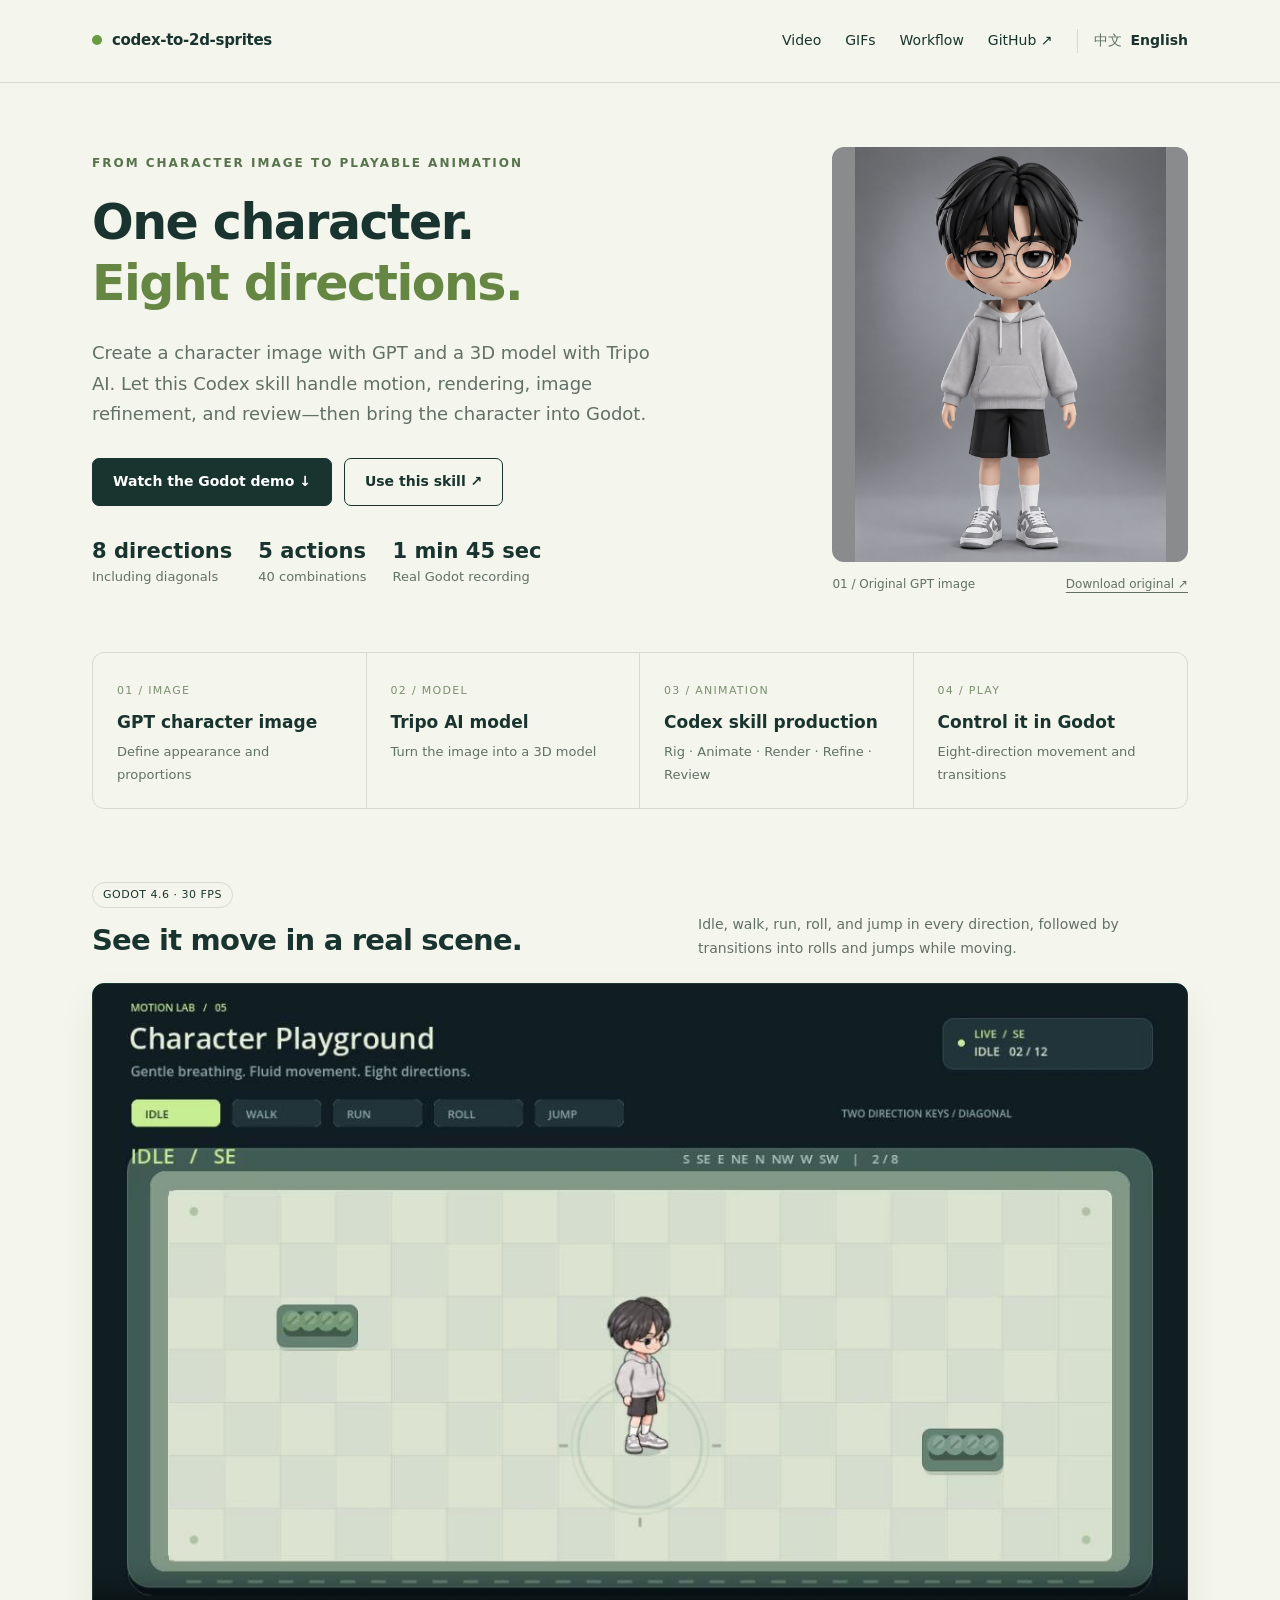
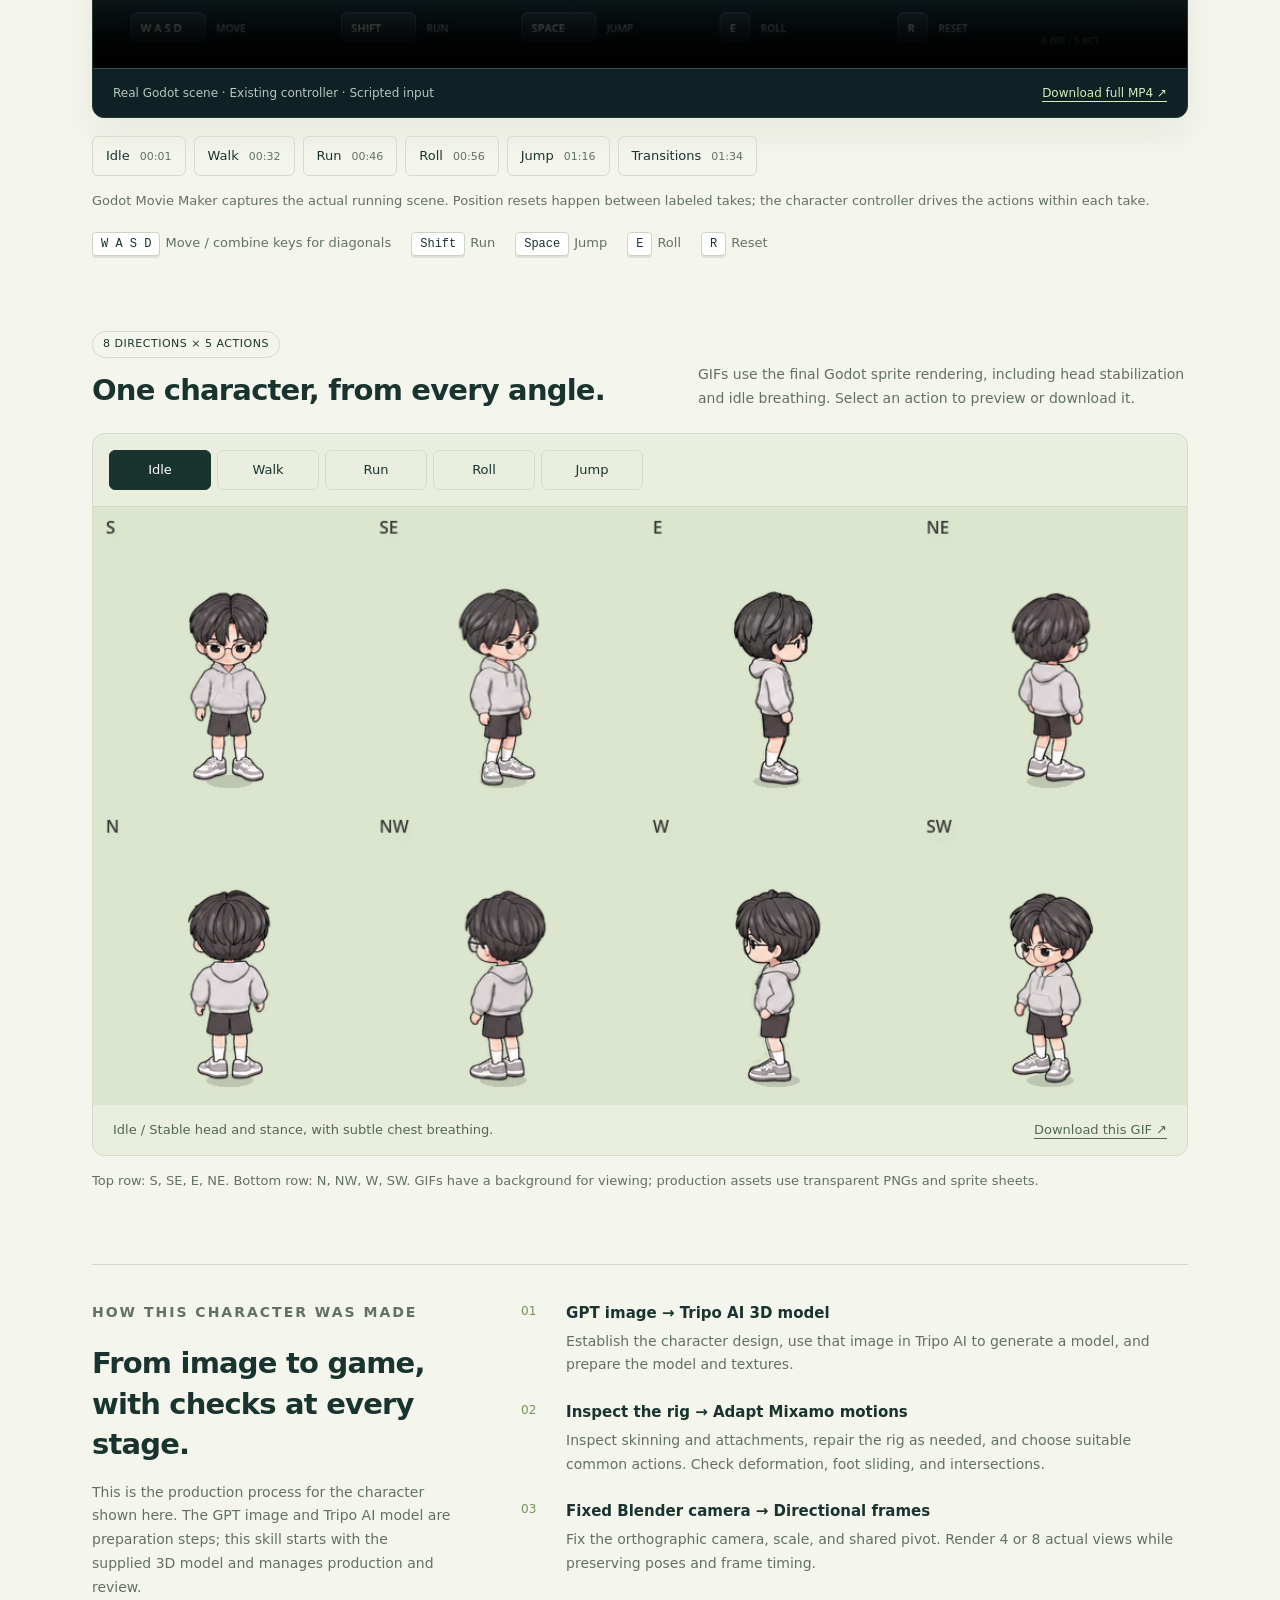
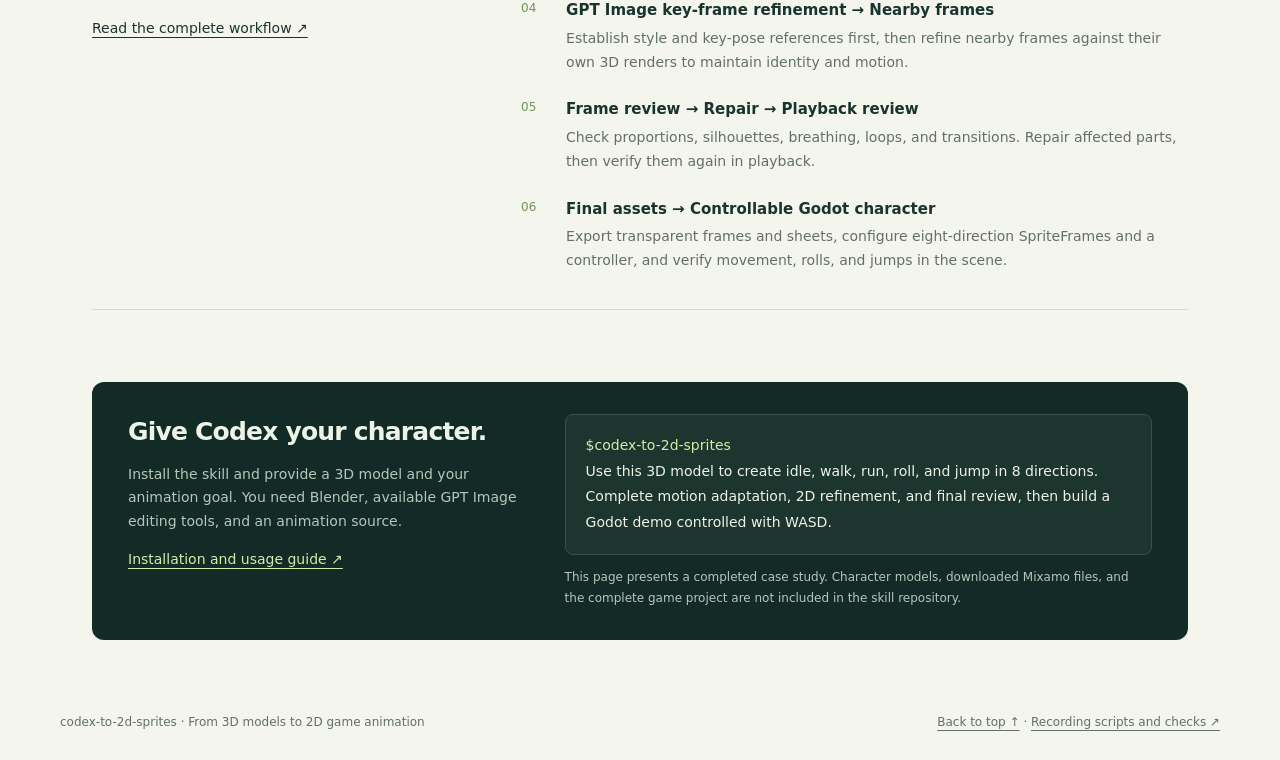
==== docs/en.html @ f5a0727b "Add English showcase and documentation with Chinese-English language switching" ====
<!doctype html>
<html lang="en">
<head>
  <meta charset="utf-8">
  <meta name="viewport" content="width=device-width, initial-scale=1">
  <meta name="description" content="From an original GPT character image and a Tripo AI 3D model to eight-direction sprites created with a Codex skill. Watch the real Godot scene recording.">
  <meta name="theme-color" content="#142a27">
  <title>From character image to eight-direction animation · codex-to-2d-sprites</title>
  <link rel="alternate" hreflang="zh-CN" href="index.html">
  <link rel="alternate" hreflang="en" href="en.html">
  <link rel="stylesheet" href="site.css">
  <script src="site.js" defer></script>
</head>
<body>
<header><nav class="wrap" aria-label="Main navigation"><a class="brand" href="#"><span></span>codex-to-2d-sprites</a><div class="links"><a href="#video">Video</a><a href="#animations">GIFs</a><a class="optional" href="#workflow">Workflow</a><a href="https://github.com/zhangrlll/codex-to-2d-sprites">GitHub ↗</a><div class="language-switch" role="group" aria-label="Language"><a href="index.html" lang="zh-CN" hreflang="zh-CN" data-language>中文</a><span aria-current="page">English</span></div></div></nav></header>
<main class="wrap">
  <div class="hero">
    <div><p class="eyebrow">From character image to playable animation</p><h1>One character.<br><span>Eight directions.</span></h1><p class="lead">Create a character image with GPT and a 3D model with Tripo AI. Let this Codex skill handle motion, rendering, image refinement, and review—then bring the character into Godot.</p><div class="actions"><a class="button primary" href="#video">Watch the Godot demo ↓</a><a class="button" href="https://github.com/zhangrlll/codex-to-2d-sprites/blob/main/README.en.md#2-how-to-use-the-skill">Use this skill ↗</a></div><div class="facts"><div><b>8 directions</b>Including diagonals</div><div><b>5 actions</b>40 combinations</div><div><b>1 min 45 sec</b>Real Godot recording</div></div></div>
    <figure class="original"><a href="media/gpt-character-original.png" title="View the original GPT image"><img src="media/gpt-character-original.png" width="1086" height="1448" alt="Original GPT character image: a boy with black hair, glasses, a gray hoodie, black shorts, and sneakers"></a><figcaption><span>01 / Original GPT image</span><a href="media/gpt-character-original.png" download>Download original ↗</a></figcaption></figure>
  </div>
  <div class="pipeline" aria-label="Complete production pipeline"><div class="step"><small>01 / IMAGE</small><h3>GPT character image</h3><p>Define appearance and proportions</p></div><div class="step"><small>02 / MODEL</small><h3>Tripo AI model</h3><p>Turn the image into a 3D model</p></div><div class="step"><small>03 / ANIMATION</small><h3>Codex skill production</h3><p>Rig · Animate · Render · Refine · Review</p></div><div class="step"><small>04 / PLAY</small><h3>Control it in Godot</h3><p>Eight-direction movement and transitions</p></div></div>
  <section id="video" aria-labelledby="video-title">
    <div class="section-head"><div><span class="badge">GODOT 4.6 · 30 FPS</span><h2 id="video-title">See it move in a real scene.</h2></div><p>Idle, walk, run, roll, and jump in every direction, followed by transitions into rolls and jumps while moving.</p></div>
    <div class="player"><video id="demo-video" controls playsinline preload="metadata" poster="media/godot-poster.jpg" aria-label="Godot recording of eight directions and five actions"><source src="media/godot-eight-directions.mp4" type="video/mp4">If your browser cannot play this video, <a href="media/godot-eight-directions.mp4">download the MP4 recording</a>.</video><div class="video-bar"><span>Real Godot scene · Existing controller · Scripted input</span><a href="media/godot-eight-directions.mp4" download>Download full MP4 ↗</a></div></div>
    <div class="chapters" aria-label="Jump to a video chapter"><button data-seek="1.467">Idle <span>00:01</span></button><button data-seek="32.133">Walk <span>00:32</span></button><button data-seek="46.8">Run <span>00:46</span></button><button data-seek="56.667">Roll <span>00:56</span></button><button data-seek="76.133">Jump <span>01:16</span></button><button data-seek="94">Transitions <span>01:34</span></button></div>
    <p class="note" id="video-note" aria-live="polite">Godot Movie Maker captures the actual running scene. Position resets happen between labeled takes; the character controller drives the actions within each take.</p>
    <div class="keys" aria-label="Godot scene controls"><span><kbd>W A S D</kbd>Move / combine keys for diagonals</span><span><kbd>Shift</kbd>Run</span><span><kbd>Space</kbd>Jump</span><span><kbd>E</kbd>Roll</span><span><kbd>R</kbd>Reset</span></div>
  </section>
  <section id="animations" aria-labelledby="animation-title">
    <div class="section-head"><div><span class="badge">8 DIRECTIONS × 5 ACTIONS</span><h2 id="animation-title">One character, from every angle.</h2></div><p>GIFs use the final Godot sprite rendering, including head stabilization and idle breathing. Select an action to preview or download it.</p></div>
    <div class="gallery"><div class="tabs" role="group" aria-label="Choose an animation"><button data-action="idle" aria-pressed="true">Idle</button><button data-action="walk" aria-pressed="false">Walk</button><button data-action="run" aria-pressed="false">Run</button><button data-action="roll" aria-pressed="false">Roll</button><button data-action="jump" aria-pressed="false">Jump</button></div><img id="animation-preview" class="preview" src="media/idle-8-directions.gif" width="1024" height="560" alt="Idle animation in eight directions: S, SE, E, NE, N, NW, W, SW" loading="lazy"><div class="gallery-footer"><p id="animation-note" aria-live="polite">Idle / Stable head and stance, with subtle chest breathing.</p><a id="gif-download" href="media/idle-8-directions.gif" download>Download this GIF ↗</a></div></div>
    <p class="note">Top row: S, SE, E, NE. Bottom row: N, NW, W, SW. GIFs have a background for viewing; production assets use transparent PNGs and sprite sheets.</p>
    <noscript><p>View other animations: <a href="media/walk-8-directions.gif">Walk</a> · <a href="media/run-8-directions.gif">Run</a> · <a href="media/roll-8-directions.gif">Roll</a> · <a href="media/jump-8-directions.gif">Jump</a></p></noscript>
  </section>
  <section class="workflow" id="workflow" aria-labelledby="workflow-title"><div><p class="eyebrow">How this character was made</p><h2 id="workflow-title">From image to game,<br>with checks at every stage.</h2><p>This is the production process for the character shown here. The GPT image and Tripo AI model are preparation steps; this skill starts with the supplied 3D model and manages production and review.</p><a href="https://github.com/zhangrlll/codex-to-2d-sprites/blob/main/README.en.md#1-the-skill-workflow">Read the complete workflow ↗</a></div><ol><li><strong>GPT image → Tripo AI 3D model</strong><p>Establish the character design, use that image in Tripo AI to generate a model, and prepare the model and textures.</p></li><li><strong>Inspect the rig → Adapt Mixamo motions</strong><p>Inspect skinning and attachments, repair the rig as needed, and choose suitable common actions. Check deformation, foot sliding, and intersections.</p></li><li><strong>Fixed Blender camera → Directional frames</strong><p>Fix the orthographic camera, scale, and shared pivot. Render 4 or 8 actual views while preserving poses and frame timing.</p></li><li><strong>GPT Image key-frame refinement → Nearby frames</strong><p>Establish style and key-pose references first, then refine nearby frames against their own 3D renders to maintain identity and motion.</p></li><li><strong>Frame review → Repair → Playback review</strong><p>Check proportions, silhouettes, breathing, loops, and transitions. Repair affected parts, then verify them again in playback.</p></li><li><strong>Final assets → Controllable Godot character</strong><p>Export transparent frames and sheets, configure eight-direction SpriteFrames and a controller, and verify movement, rolls, and jumps in the scene.</p></li></ol></section>
  <section class="start" id="use"><div><h2>Give Codex your character.</h2><p>Install the skill and provide a 3D model and your animation goal. You need Blender, available GPT Image editing tools, and an animation source.</p><p><a href="https://github.com/zhangrlll/codex-to-2d-sprites/blob/main/README.en.md#2-how-to-use-the-skill">Installation and usage guide ↗</a></p></div><div><div class="prompt"><code>$codex-to-2d-sprites</code><br>Use this 3D model to create idle, walk, run, roll, and jump in 8 directions. Complete motion adaptation, 2D refinement, and final review, then build a Godot demo controlled with WASD.</div><p class="small">This page presents a completed case study. Character models, downloaded Mixamo files, and the complete game project are not included in the skill repository.</p></div></section>
</main>
<footer class="wrap foot"><span>codex-to-2d-sprites · From 3D models to 2D game animation</span><span><a href="#">Back to top ↑</a> · <a href="https://github.com/zhangrlll/codex-to-2d-sprites/blob/main/examples/recording/README.en.md">Recording scripts and checks ↗</a></span></footer>
</body>
</html>
---- docs/site.css ----
:root{color-scheme:light;--paper:#f4f5ec;--ink:#19342e;--muted:#627068;--line:#d5dccd;--green:#c8ee93;--dark:#132b27}
    *{box-sizing:border-box}html{scroll-behavior:smooth;scroll-padding-top:24px}body{margin:0;background:var(--paper);color:var(--ink);font:16px/1.7 system-ui,-apple-system,"Segoe UI","Microsoft YaHei",sans-serif}
    a{color:inherit;text-underline-offset:4px}button,a{-webkit-tap-highlight-color:transparent}button{font:inherit;cursor:pointer}button:focus-visible,a:focus-visible{outline:3px solid #53842b;outline-offset:5px}
    .wrap{max-width:1160px;margin:auto;padding:0 32px}header{border-bottom:1px solid var(--line)}nav{display:flex;align-items:center;justify-content:space-between;gap:20px;min-height:82px}.brand{font-size:15px;font-weight:750;text-decoration:none;letter-spacing:-.3px}.brand span{display:inline-block;width:10px;height:10px;border-radius:50%;background:#689c41;margin-right:10px}nav .links{display:flex;gap:24px;font-size:14px}nav .links a{text-decoration:none}
    .hero{display:grid;grid-template-columns:1.3fr .7fr;align-items:center;gap:80px;padding:64px 0 58px}.eyebrow{font-size:12px;letter-spacing:2px;text-transform:uppercase;font-weight:750;color:#58734d;margin:0 0 18px}h1{font-size:clamp(34px,4.3vw,54px);line-height:1.25;letter-spacing:-2px;margin:0 0 24px;font-weight:760}h1 span{color:#658743}.lead{font-size:18px;color:var(--muted);max-width:580px;margin:0 0 25px}.actions{display:flex;flex-wrap:wrap;gap:12px;margin-top:28px}.button{display:inline-flex;align-items:center;justify-content:center;padding:11px 20px;border:1px solid var(--ink);border-radius:7px;text-decoration:none;font-weight:650;font-size:14px}.button.primary{background:var(--ink);color:white}.button:hover{transform:translateY(-1px)}
    .original{margin:0;position:relative}.original img{display:block;width:100%;max-height:415px;object-fit:contain;border-radius:12px;background:#8a8b8d}.original figcaption{display:flex;justify-content:space-between;gap:12px;font-size:12px;color:var(--muted);padding-top:12px}.facts{display:flex;gap:26px;margin-top:31px;font-size:13px;color:var(--muted)}.facts b{display:block;font-size:23px;line-height:1.4;color:var(--ink);font-weight:700}
    .pipeline{display:grid;grid-template-columns:repeat(4,1fr);border:1px solid var(--line);border-radius:12px;margin-bottom:70px;overflow:hidden}.step{padding:22px 24px;border-right:1px solid var(--line)}.step:last-child{border:0}.step small{font-size:11px;color:#7c9071;letter-spacing:1.3px}.step h3{font-size:17px;margin:5px 0}.step p{font-size:13px;color:var(--muted);margin:0}
    section{margin-bottom:72px}.section-head{display:flex;align-items:end;justify-content:space-between;gap:24px;margin-bottom:22px}h2{font-size:29px;letter-spacing:-.8px;line-height:1.4;margin:0}.section-head p{color:var(--muted);font-size:14px;margin:0;max-width:490px}.badge{display:inline-block;border:1px solid var(--line);border-radius:30px;padding:3px 10px;font-size:11px;letter-spacing:.5px;margin-bottom:12px}
    .player{overflow:hidden;background:#102126;border-radius:12px;border:1px solid #1f3932;box-shadow:0 16px 38px #183c2810}video{display:block;width:100%;aspect-ratio:8/5;background:#102126}.video-bar{display:flex;justify-content:space-between;gap:20px;padding:14px 20px;color:#b5c8bc;font-size:12px;border-top:1px solid #355049}.video-bar a{color:#d4edb9}.chapters{display:flex;flex-wrap:wrap;gap:8px;margin-top:18px}.chapters button,.tabs button{border:1px solid var(--line);background:transparent;color:var(--ink);border-radius:6px;padding:8px 13px;font-size:13px}.chapters button:hover,.tabs button:hover{background:#e6edd9}.chapters button span{color:var(--muted);margin-left:6px;font-size:11px}.note{font-size:13px;color:var(--muted);margin:14px 0 0}
    .gallery{background:#dce5ce;border:1px solid var(--line);border-radius:12px;overflow:hidden}.tabs{display:flex;gap:6px;flex-wrap:wrap;padding:16px;background:#e9eedf;border-bottom:1px solid #cdd9c0}.tabs button{min-width:102px}.tabs button[aria-pressed="true"]{background:var(--ink);color:white;border-color:var(--ink)}.preview{display:block;width:100%;height:auto;aspect-ratio:1024/560;object-fit:contain}.gallery-footer{display:flex;justify-content:space-between;gap:20px;padding:14px 20px;background:#e9eedf;font-size:13px;color:#53684c}.gallery-footer p{margin:0}.keys{display:flex;gap:20px;flex-wrap:wrap;font-size:13px;color:var(--muted);margin-top:20px}kbd{display:inline-block;font:12px ui-monospace,monospace;color:var(--ink);border:1px solid #cbd5c3;background:white;border-radius:4px;padding:4px 8px;box-shadow:0 2px #dde3d6;margin-right:5px}
    .workflow{display:grid;grid-template-columns:.7fr 1.3fr;gap:70px;padding:36px 0;border-top:1px solid var(--line);border-bottom:1px solid var(--line)}.workflow h2{margin-bottom:16px}.workflow p{color:var(--muted);font-size:14px}.workflow ol{list-style:none;padding:0;margin:0;counter-reset:stage}.workflow li{counter-increment:stage;position:relative;padding:0 0 23px 45px;font-size:14px}.workflow li:last-child{padding-bottom:0}.workflow li:before{content:counter(stage,decimal-leading-zero);position:absolute;left:0;top:0;font-size:12px;color:#739559}.workflow li strong{font-size:15px}.workflow li p{margin:3px 0 0}.workflow a{font-size:14px}
    .start{background:var(--dark);color:#edf4e6;border-radius:12px;padding:32px 36px;display:grid;grid-template-columns:.8fr 1.2fr;gap:45px}.start h2{font-size:25px}.start p{color:#b6c7b9;font-size:14px;margin-bottom:0}.prompt{border:1px solid #3c5145;background:#1c352e;border-radius:8px;padding:18px 20px;font-size:14px;line-height:1.85}.prompt code{font:inherit;color:#d3eca9}.start a{color:#d3eca9}.small{font-size:12px!important}.foot{padding:0 0 28px;display:flex;justify-content:space-between;gap:20px;font-size:12px;color:var(--muted)}
    @media(max-width:800px){.wrap{padding:0 22px}.hero{gap:30px;grid-template-columns:1.15fr .85fr;padding:42px 0}.lead{font-size:16px}.facts{gap:18px}.pipeline{grid-template-columns:repeat(2,1fr);margin-bottom:48px}.step:nth-child(2){border-right:0}.step:nth-child(-n+2){border-bottom:1px solid var(--line)}.workflow{gap:32px}.start{gap:25px;padding:28px}.section-head{align-items:start}.section-head p{max-width:360px}section{margin-bottom:50px}}
    @media(max-width:570px){.wrap{padding:0 18px}nav{min-height:70px;gap:10px}.brand{font-size:12px}nav .links{gap:12px;font-size:12px}nav .links .optional{display:none}.hero{grid-template-columns:1fr;gap:32px;padding:34px 0}.original{max-width:300px;margin:auto}.original img{max-height:350px}.facts{justify-content:space-between}.pipeline{margin-bottom:44px}.step{padding:16px}.step h3{font-size:15px}.section-head{display:block}.section-head p{margin-top:10px}h2{font-size:25px}.video-bar{padding:12px;flex-wrap:wrap;gap:5px}.chapters button{padding:7px 9px}.tabs{padding:10px;gap:5px}.tabs button{min-width:0;padding:8px 10px}.gallery-footer{padding:12px;display:block}.gallery-footer a{display:inline-block;margin-top:6px}.keys{gap:12px}.workflow,.start{grid-template-columns:1fr;gap:24px}.start{padding:24px}.foot{flex-direction:column;gap:4px}h1{letter-spacing:-1px}}
    @media(prefers-reduced-motion:reduce){html{scroll-behavior:auto}.button:hover{transform:none}}
    .language-switch{display:inline-flex;align-items:center;gap:9px;border-left:1px solid var(--line);padding-left:16px;white-space:nowrap}
    .language-switch [aria-current="page"]{font-weight:750;color:var(--ink)}
    .language-switch a{color:var(--muted)}
    html[lang="en"] h1{font-size:clamp(34px,4vw,49px);letter-spacing:-1.5px}
    html[lang="en"] .facts b{font-size:21px}
    @media(max-width:570px){nav{flex-wrap:wrap;padding-top:14px!important;padding-bottom:14px!important}.links{width:100%;justify-content:space-between;flex-wrap:wrap}.language-switch{padding-left:10px}.facts{flex-wrap:wrap}html[lang="en"] h1{letter-spacing:-1px}.original figcaption{flex-wrap:wrap}.section-head>div,.section-head>p{min-width:0}}
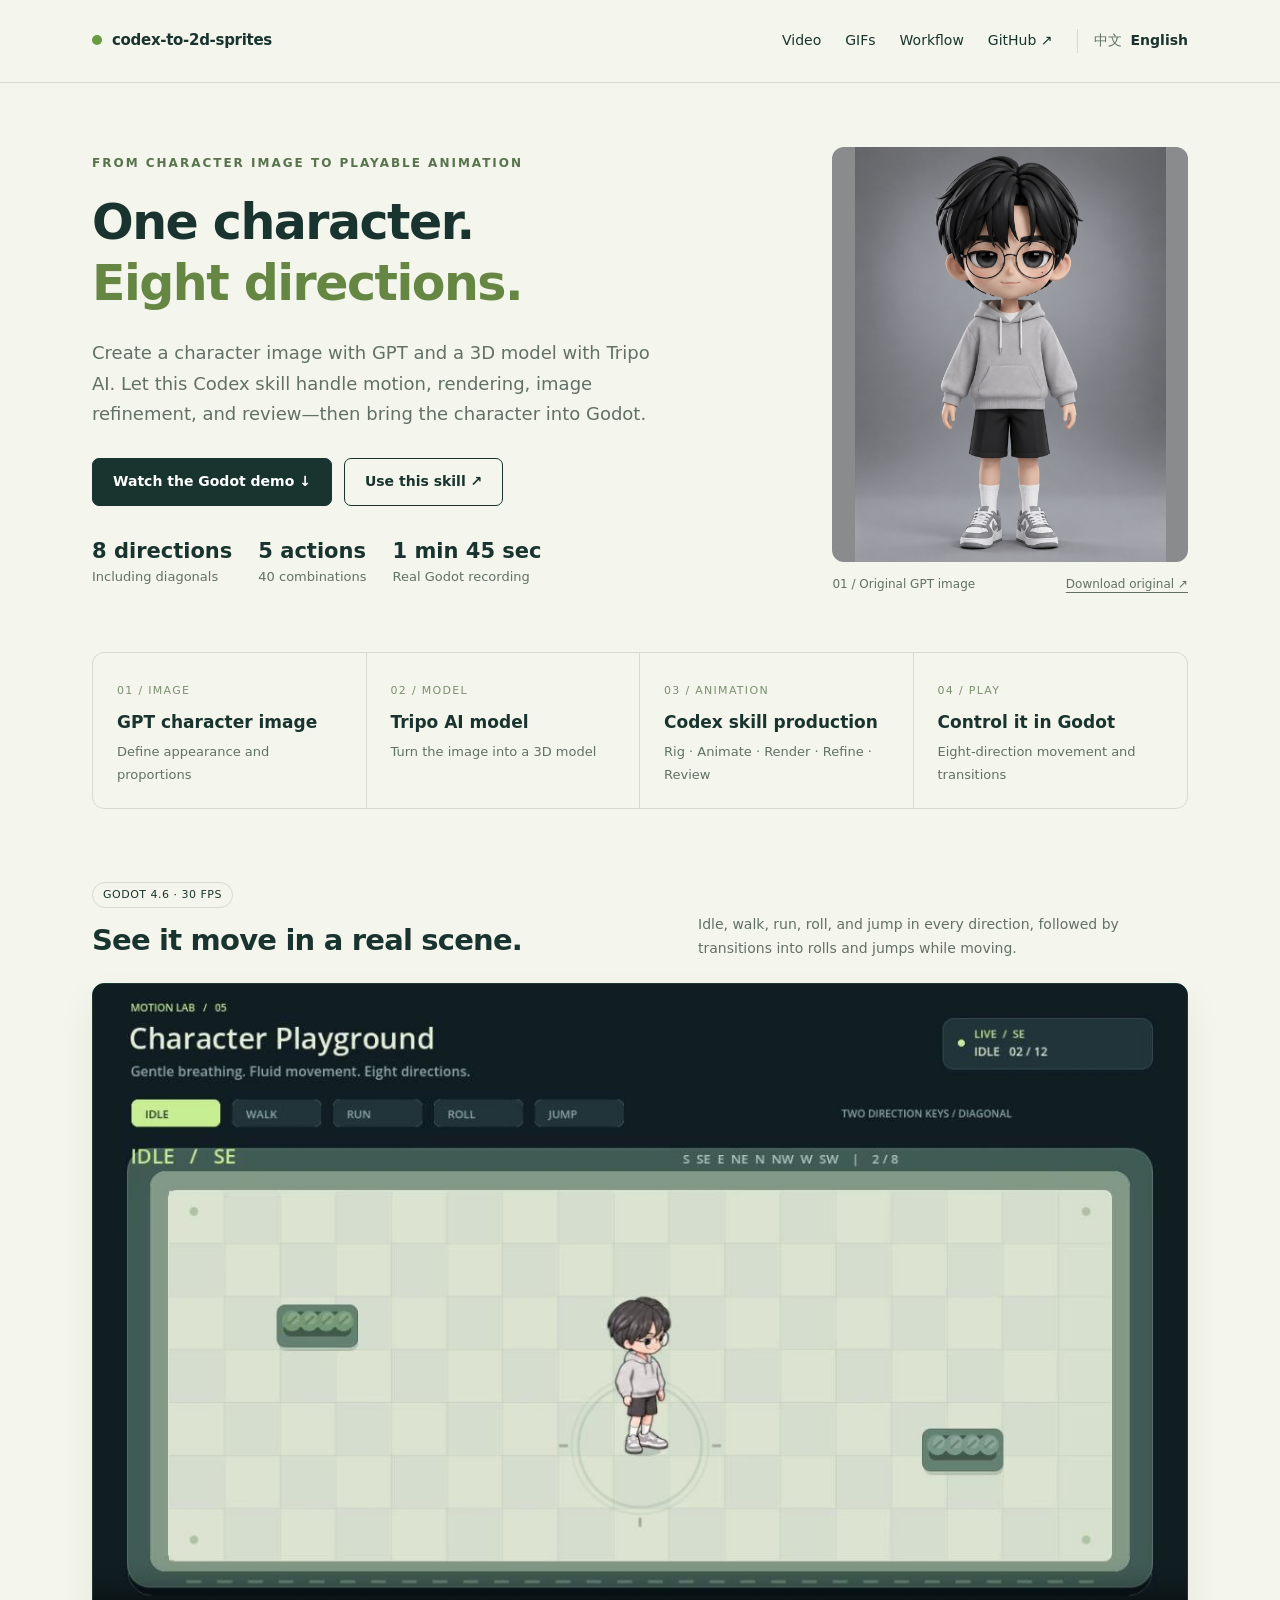
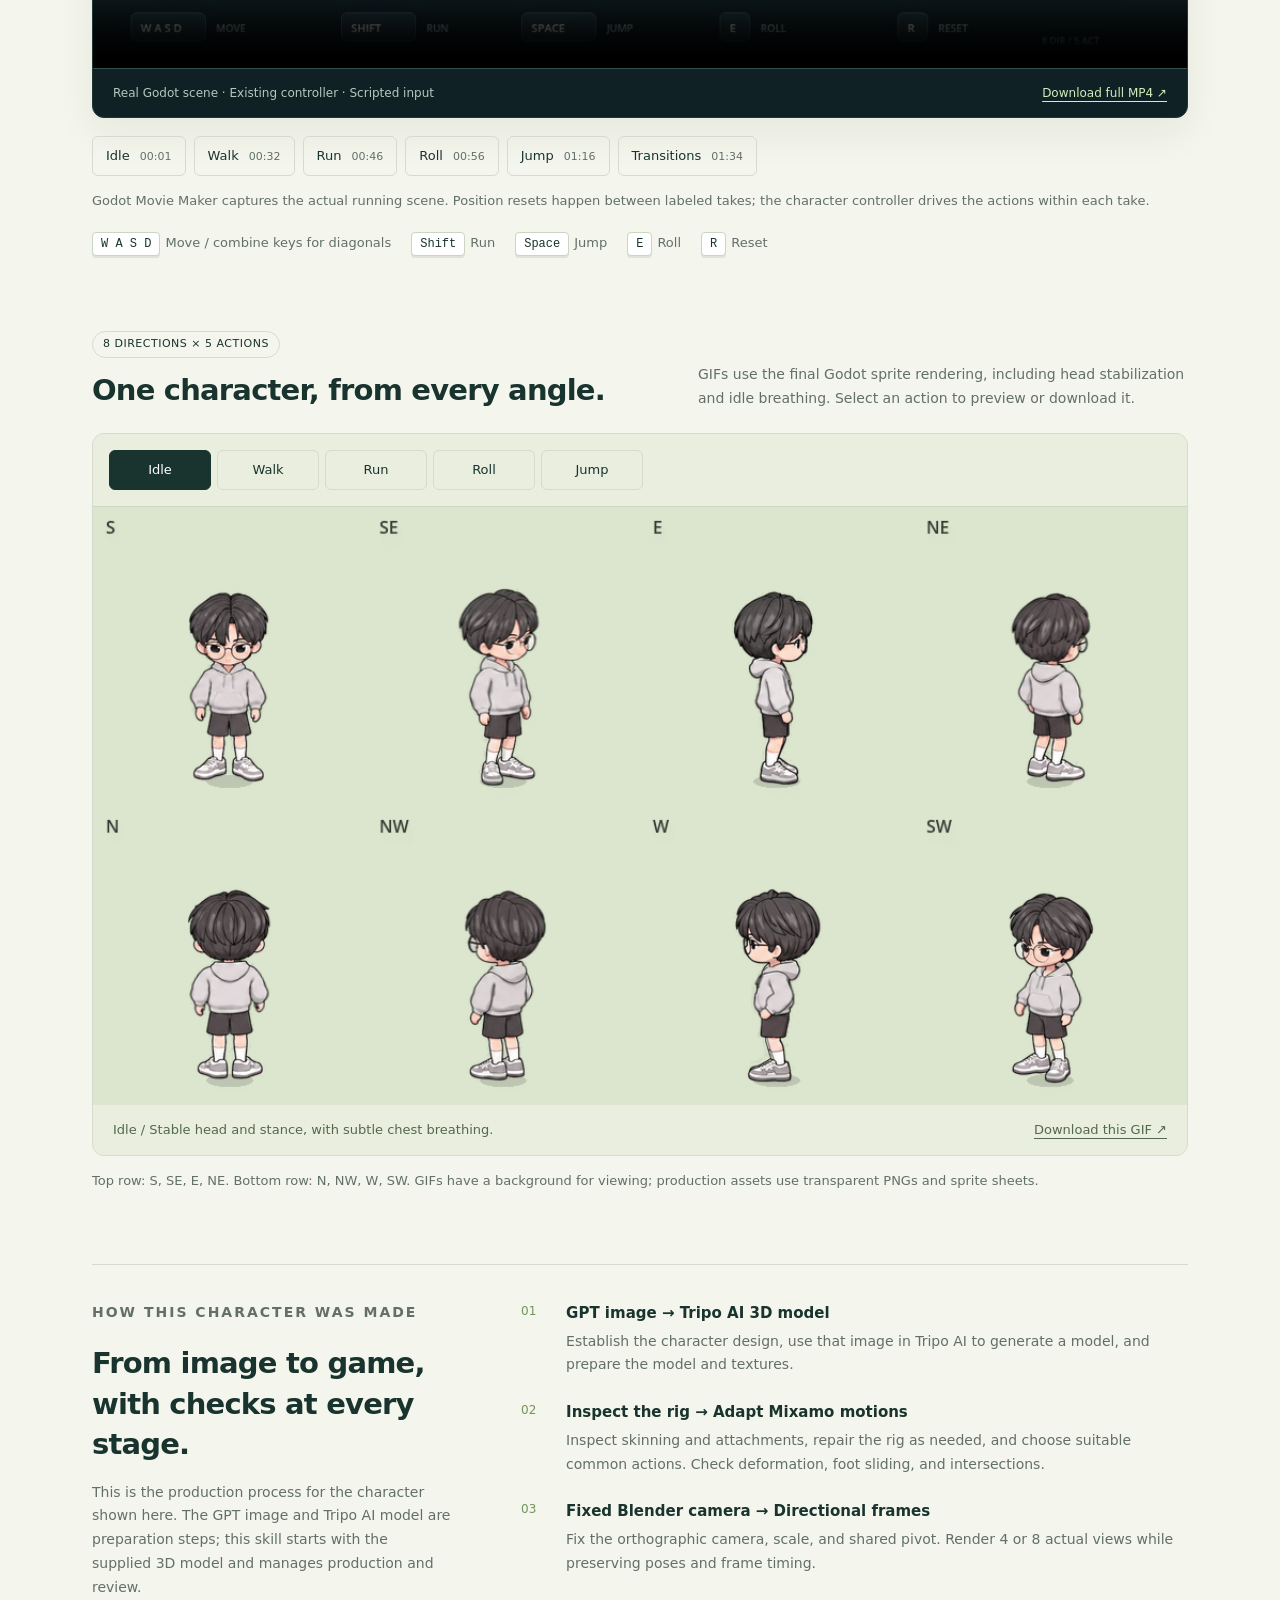
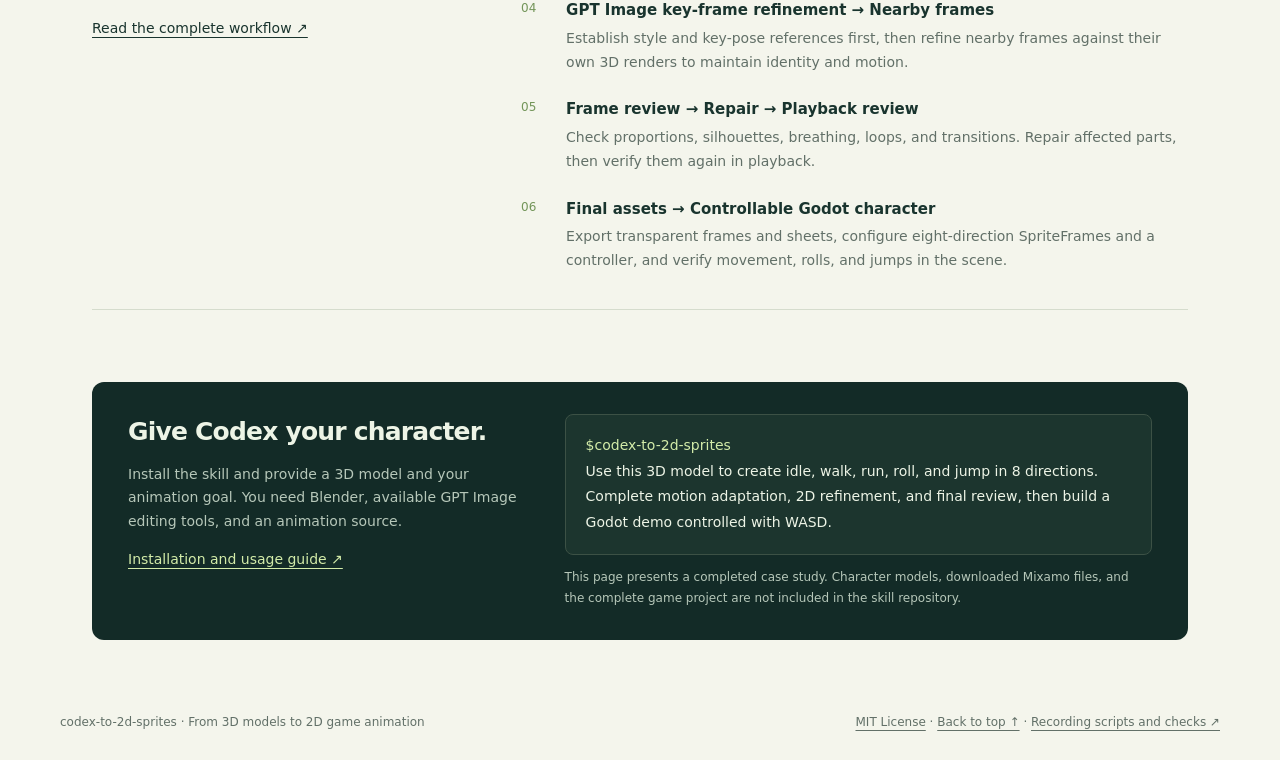
==== commit ab2f7eff: "License the project under MIT and include the license with standalone skill installs" ====
--- a/docs/en.html
+++ b/docs/en.html
@@ -35,6 +35,6 @@
   <section class="workflow" id="workflow" aria-labelledby="workflow-title"><div><p class="eyebrow">How this character was made</p><h2 id="workflow-title">From image to game,<br>with checks at every stage.</h2><p>This is the production process for the character shown here. The GPT image and Tripo AI model are preparation steps; this skill starts with the supplied 3D model and manages production and review.</p><a href="https://github.com/zhangrlll/codex-to-2d-sprites/blob/main/README.en.md#1-the-skill-workflow">Read the complete workflow ↗</a></div><ol><li><strong>GPT image → Tripo AI 3D model</strong><p>Establish the character design, use that image in Tripo AI to generate a model, and prepare the model and textures.</p></li><li><strong>Inspect the rig → Adapt Mixamo motions</strong><p>Inspect skinning and attachments, repair the rig as needed, and choose suitable common actions. Check deformation, foot sliding, and intersections.</p></li><li><strong>Fixed Blender camera → Directional frames</strong><p>Fix the orthographic camera, scale, and shared pivot. Render 4 or 8 actual views while preserving poses and frame timing.</p></li><li><strong>GPT Image key-frame refinement → Nearby frames</strong><p>Establish style and key-pose references first, then refine nearby frames against their own 3D renders to maintain identity and motion.</p></li><li><strong>Frame review → Repair → Playback review</strong><p>Check proportions, silhouettes, breathing, loops, and transitions. Repair affected parts, then verify them again in playback.</p></li><li><strong>Final assets → Controllable Godot character</strong><p>Export transparent frames and sheets, configure eight-direction SpriteFrames and a controller, and verify movement, rolls, and jumps in the scene.</p></li></ol></section>
   <section class="start" id="use"><div><h2>Give Codex your character.</h2><p>Install the skill and provide a 3D model and your animation goal. You need Blender, available GPT Image editing tools, and an animation source.</p><p><a href="https://github.com/zhangrlll/codex-to-2d-sprites/blob/main/README.en.md#2-how-to-use-the-skill">Installation and usage guide ↗</a></p></div><div><div class="prompt"><code>$codex-to-2d-sprites</code><br>Use this 3D model to create idle, walk, run, roll, and jump in 8 directions. Complete motion adaptation, 2D refinement, and final review, then build a Godot demo controlled with WASD.</div><p class="small">This page presents a completed case study. Character models, downloaded Mixamo files, and the complete game project are not included in the skill repository.</p></div></section>
 </main>
-<footer class="wrap foot"><span>codex-to-2d-sprites · From 3D models to 2D game animation</span><span><a href="#">Back to top ↑</a> · <a href="https://github.com/zhangrlll/codex-to-2d-sprites/blob/main/examples/recording/README.en.md">Recording scripts and checks ↗</a></span></footer>
+<footer class="wrap foot"><span>codex-to-2d-sprites · From 3D models to 2D game animation</span><span><a href="https://github.com/zhangrlll/codex-to-2d-sprites/blob/main/LICENSE">MIT License</a> · <a href="#">Back to top ↑</a> · <a href="https://github.com/zhangrlll/codex-to-2d-sprites/blob/main/examples/recording/README.en.md">Recording scripts and checks ↗</a></span></footer>
 </body>
 </html>
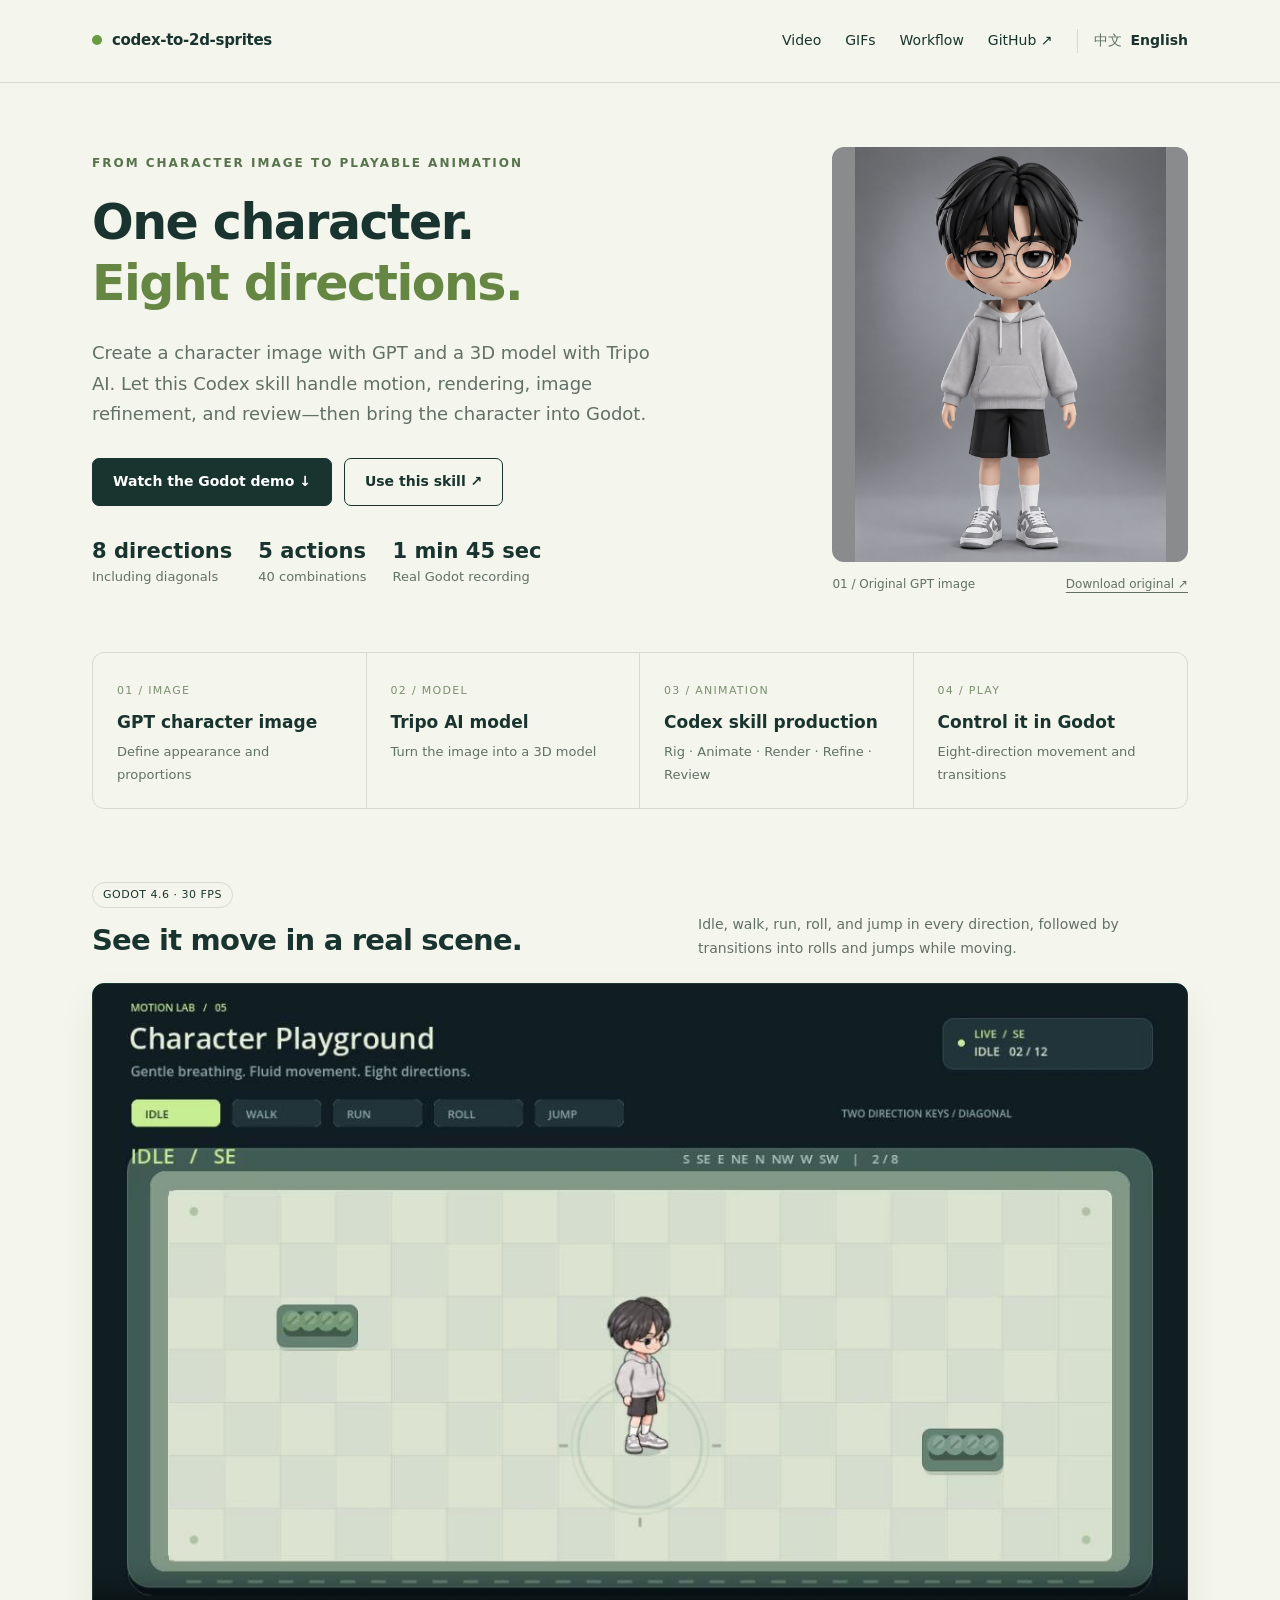
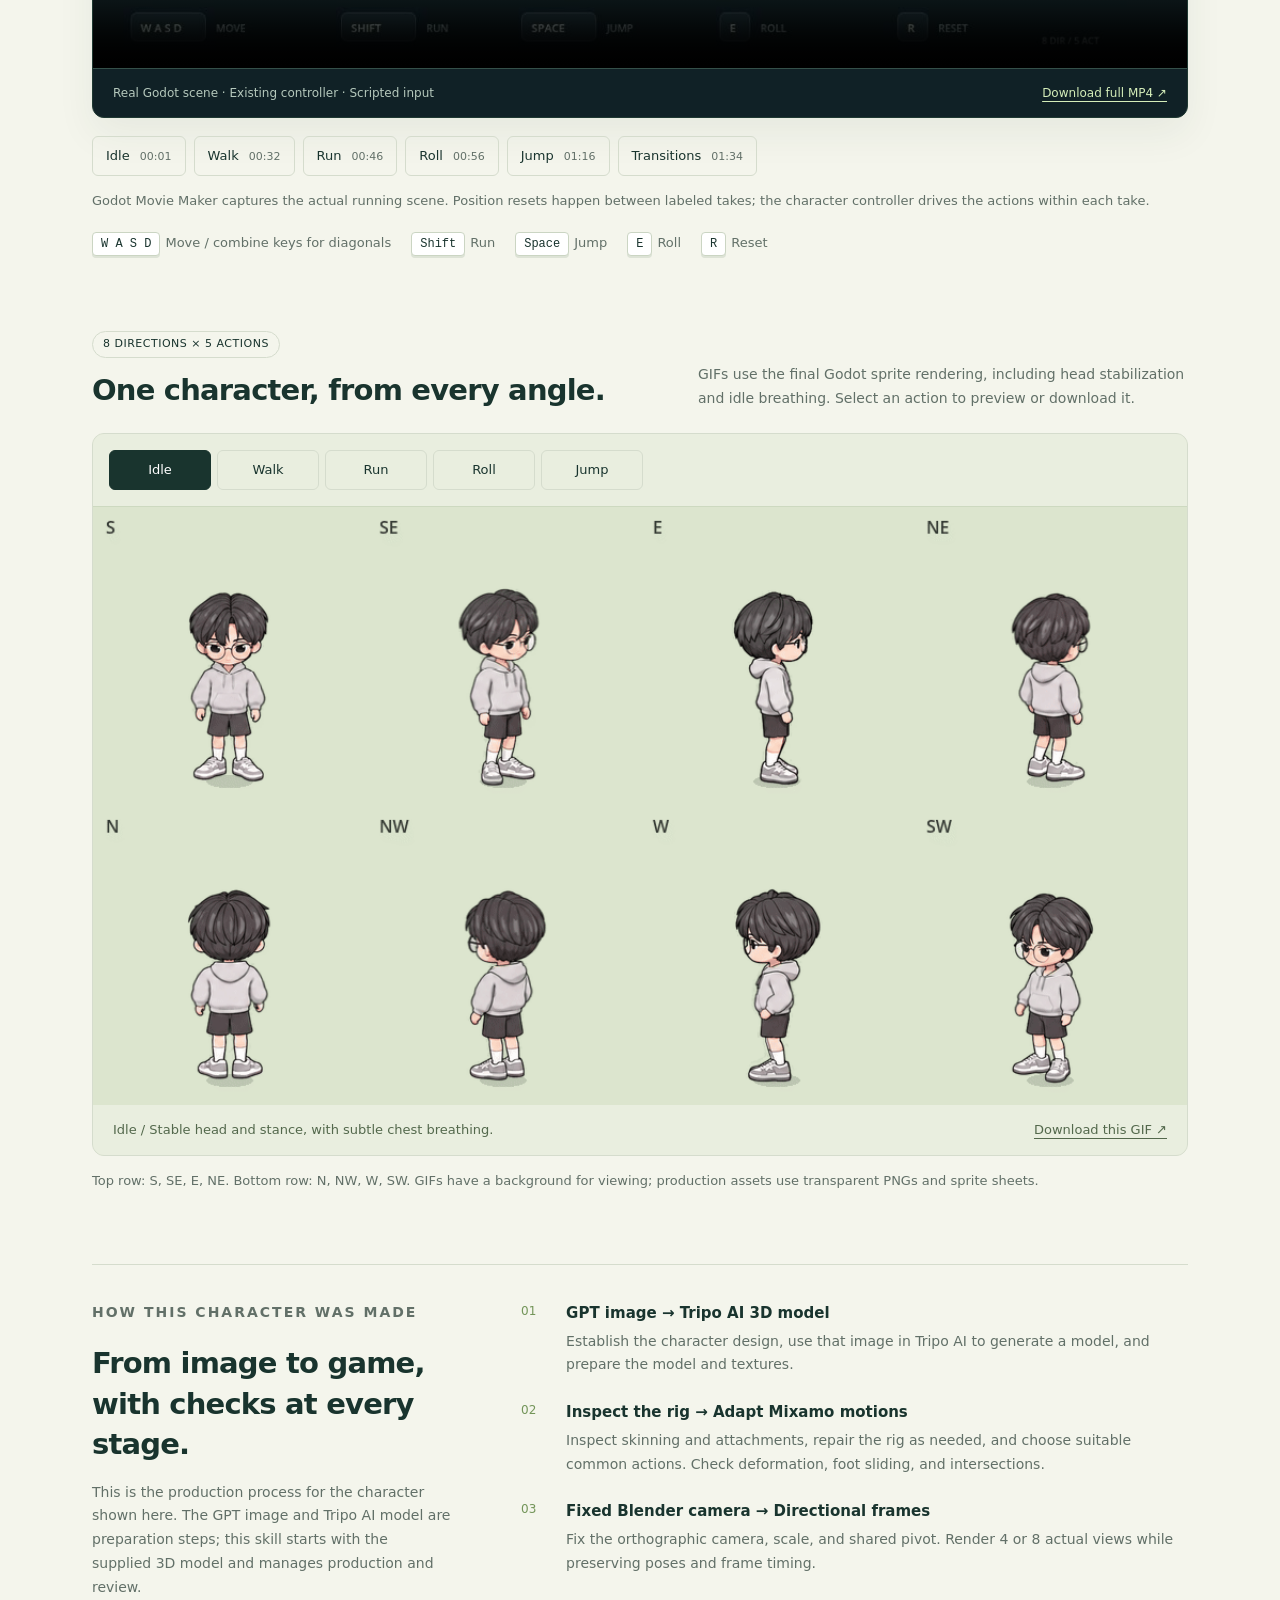
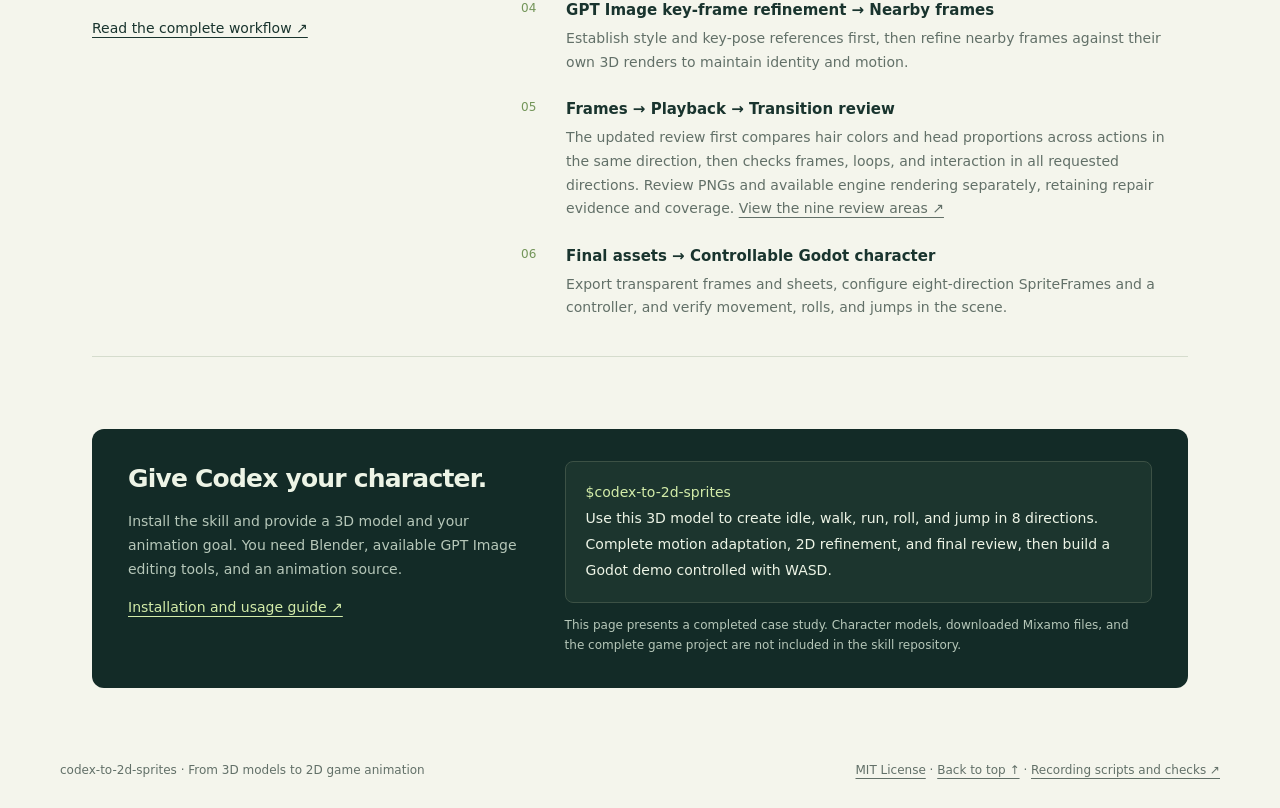
==== commit 534efeec: "Require visual QA across frames, playback and action transitions" ====
--- a/docs/en.html
+++ b/docs/en.html
@@ -32,7 +32,7 @@
     <p class="note">Top row: S, SE, E, NE. Bottom row: N, NW, W, SW. GIFs have a background for viewing; production assets use transparent PNGs and sprite sheets.</p>
     <noscript><p>View other animations: <a href="media/walk-8-directions.gif">Walk</a> · <a href="media/run-8-directions.gif">Run</a> · <a href="media/roll-8-directions.gif">Roll</a> · <a href="media/jump-8-directions.gif">Jump</a></p></noscript>
   </section>
-  <section class="workflow" id="workflow" aria-labelledby="workflow-title"><div><p class="eyebrow">How this character was made</p><h2 id="workflow-title">From image to game,<br>with checks at every stage.</h2><p>This is the production process for the character shown here. The GPT image and Tripo AI model are preparation steps; this skill starts with the supplied 3D model and manages production and review.</p><a href="https://github.com/zhangrlll/codex-to-2d-sprites/blob/main/README.en.md#1-the-skill-workflow">Read the complete workflow ↗</a></div><ol><li><strong>GPT image → Tripo AI 3D model</strong><p>Establish the character design, use that image in Tripo AI to generate a model, and prepare the model and textures.</p></li><li><strong>Inspect the rig → Adapt Mixamo motions</strong><p>Inspect skinning and attachments, repair the rig as needed, and choose suitable common actions. Check deformation, foot sliding, and intersections.</p></li><li><strong>Fixed Blender camera → Directional frames</strong><p>Fix the orthographic camera, scale, and shared pivot. Render 4 or 8 actual views while preserving poses and frame timing.</p></li><li><strong>GPT Image key-frame refinement → Nearby frames</strong><p>Establish style and key-pose references first, then refine nearby frames against their own 3D renders to maintain identity and motion.</p></li><li><strong>Frame review → Repair → Playback review</strong><p>Check proportions, silhouettes, breathing, loops, and transitions. Repair affected parts, then verify them again in playback.</p></li><li><strong>Final assets → Controllable Godot character</strong><p>Export transparent frames and sheets, configure eight-direction SpriteFrames and a controller, and verify movement, rolls, and jumps in the scene.</p></li></ol></section>
+  <section class="workflow" id="workflow" aria-labelledby="workflow-title"><div><p class="eyebrow">How this character was made</p><h2 id="workflow-title">From image to game,<br>with checks at every stage.</h2><p>This is the production process for the character shown here. The GPT image and Tripo AI model are preparation steps; this skill starts with the supplied 3D model and manages production and review.</p><a href="https://github.com/zhangrlll/codex-to-2d-sprites/blob/main/README.en.md#1-the-skill-workflow">Read the complete workflow ↗</a></div><ol><li><strong>GPT image → Tripo AI 3D model</strong><p>Establish the character design, use that image in Tripo AI to generate a model, and prepare the model and textures.</p></li><li><strong>Inspect the rig → Adapt Mixamo motions</strong><p>Inspect skinning and attachments, repair the rig as needed, and choose suitable common actions. Check deformation, foot sliding, and intersections.</p></li><li><strong>Fixed Blender camera → Directional frames</strong><p>Fix the orthographic camera, scale, and shared pivot. Render 4 or 8 actual views while preserving poses and frame timing.</p></li><li><strong>GPT Image key-frame refinement → Nearby frames</strong><p>Establish style and key-pose references first, then refine nearby frames against their own 3D renders to maintain identity and motion.</p></li><li><strong>Frames → Playback → Transition review</strong><p>The updated review first compares hair colors and head proportions across actions in the same direction, then checks frames, loops, and interaction in all requested directions. Review PNGs and available engine rendering separately, retaining repair evidence and coverage. <a href="https://github.com/zhangrlll/codex-to-2d-sprites/blob/main/README.en.md#⑥-verify-revise-and-verify-again">View the nine review areas ↗</a></p></li><li><strong>Final assets → Controllable Godot character</strong><p>Export transparent frames and sheets, configure eight-direction SpriteFrames and a controller, and verify movement, rolls, and jumps in the scene.</p></li></ol></section>
   <section class="start" id="use"><div><h2>Give Codex your character.</h2><p>Install the skill and provide a 3D model and your animation goal. You need Blender, available GPT Image editing tools, and an animation source.</p><p><a href="https://github.com/zhangrlll/codex-to-2d-sprites/blob/main/README.en.md#2-how-to-use-the-skill">Installation and usage guide ↗</a></p></div><div><div class="prompt"><code>$codex-to-2d-sprites</code><br>Use this 3D model to create idle, walk, run, roll, and jump in 8 directions. Complete motion adaptation, 2D refinement, and final review, then build a Godot demo controlled with WASD.</div><p class="small">This page presents a completed case study. Character models, downloaded Mixamo files, and the complete game project are not included in the skill repository.</p></div></section>
 </main>
 <footer class="wrap foot"><span>codex-to-2d-sprites · From 3D models to 2D game animation</span><span><a href="https://github.com/zhangrlll/codex-to-2d-sprites/blob/main/LICENSE">MIT License</a> · <a href="#">Back to top ↑</a> · <a href="https://github.com/zhangrlll/codex-to-2d-sprites/blob/main/examples/recording/README.en.md">Recording scripts and checks ↗</a></span></footer>
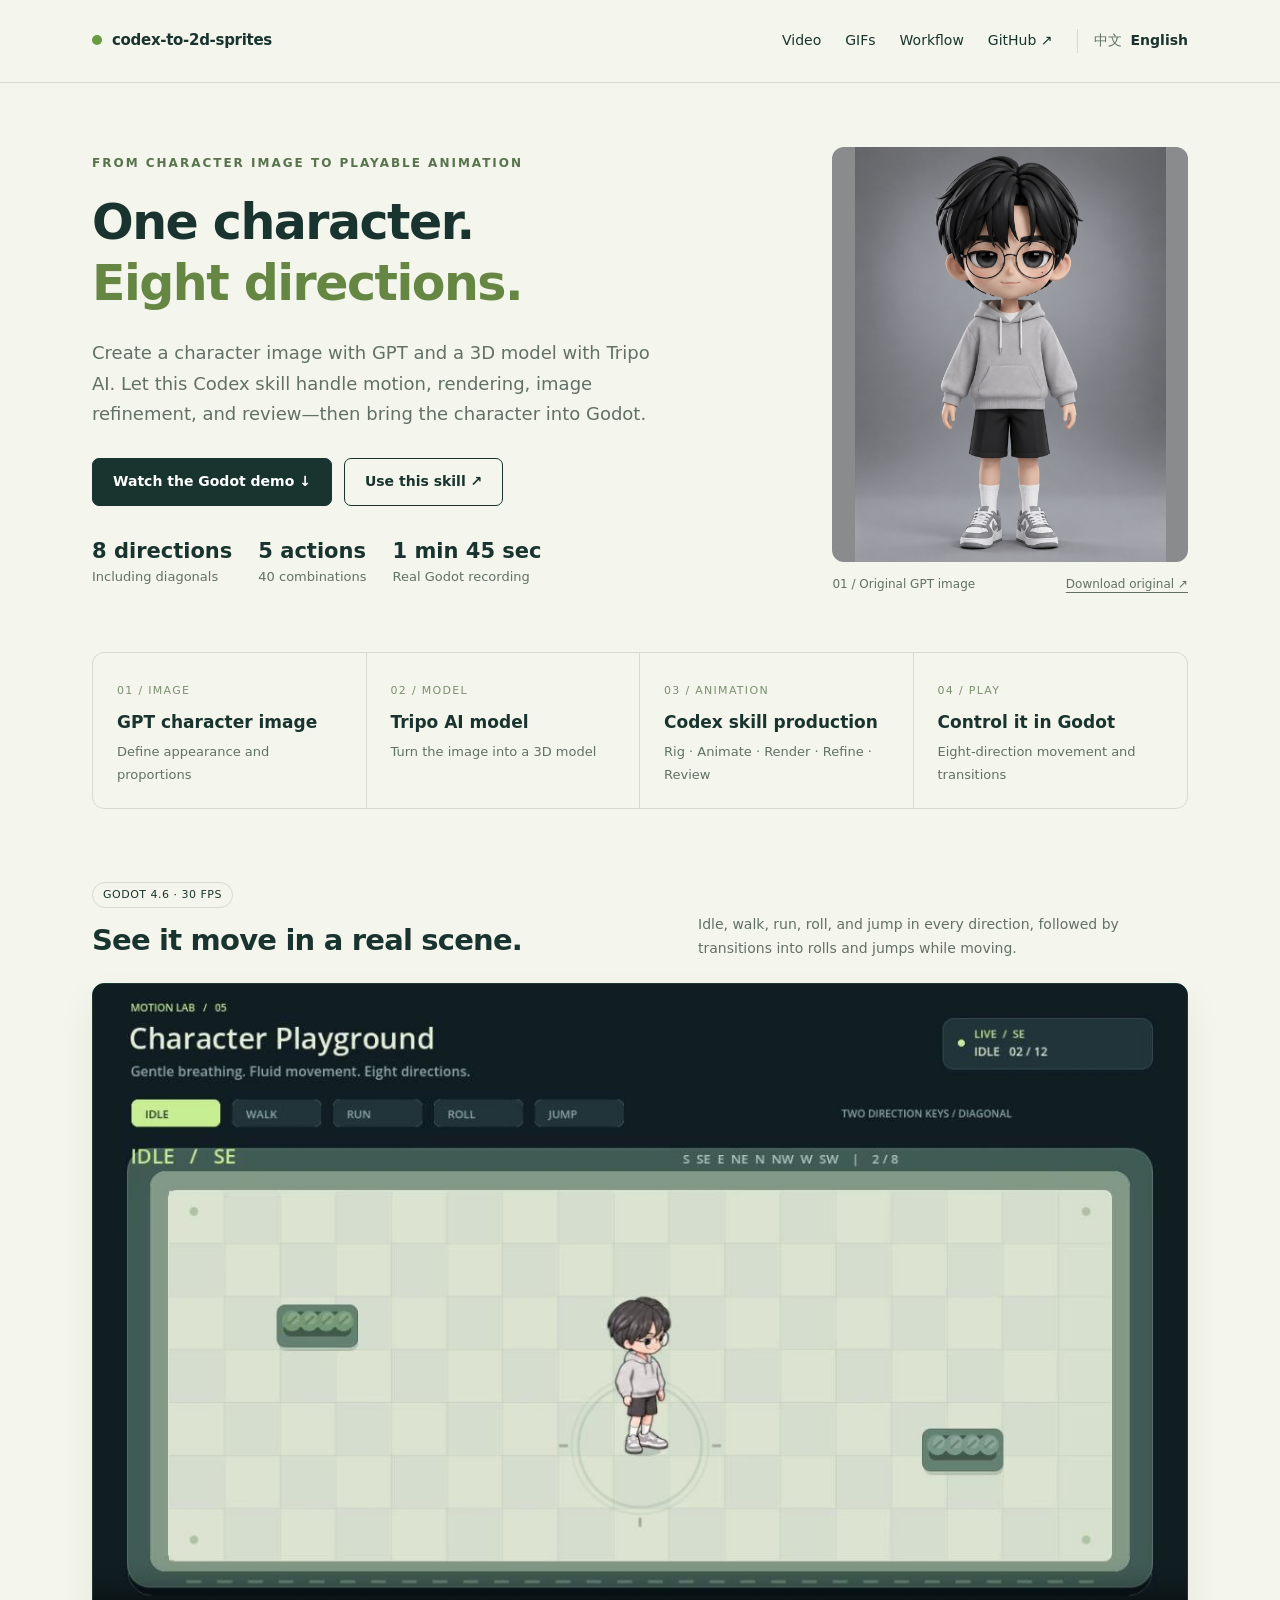
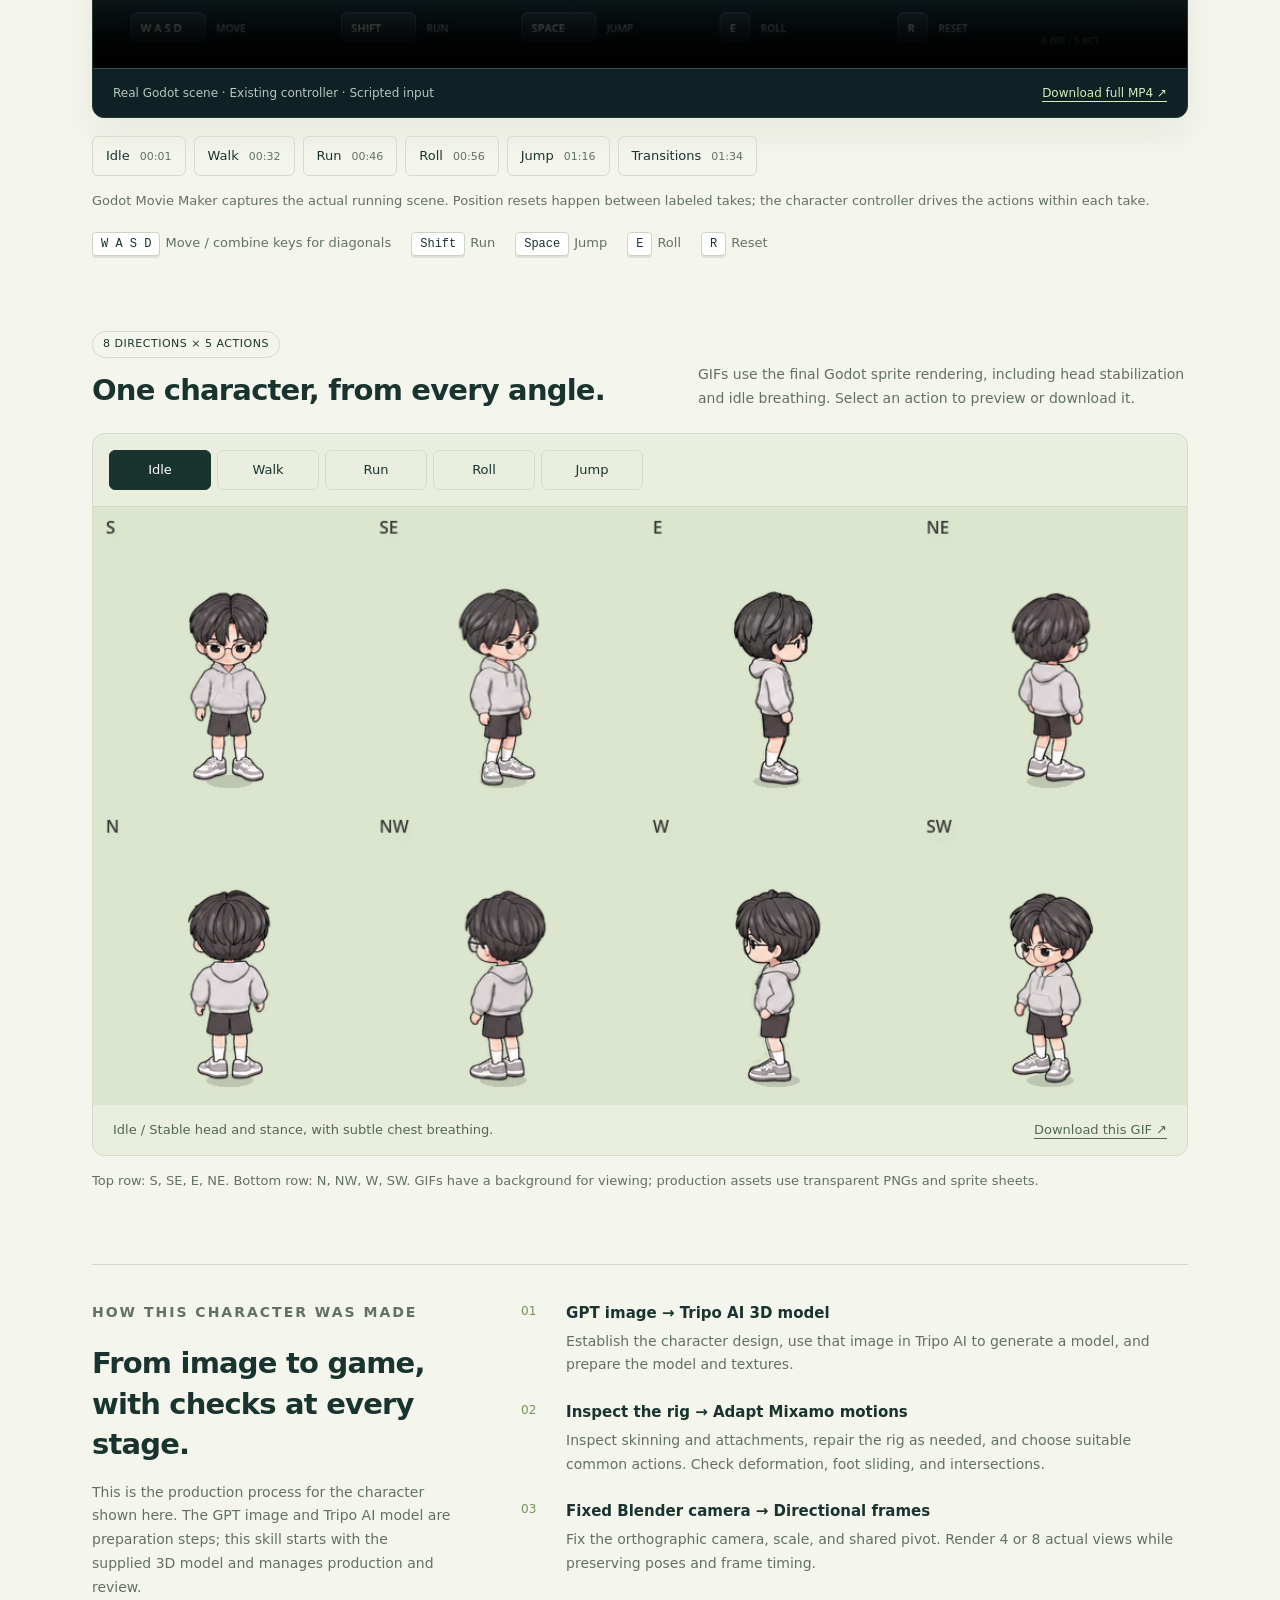
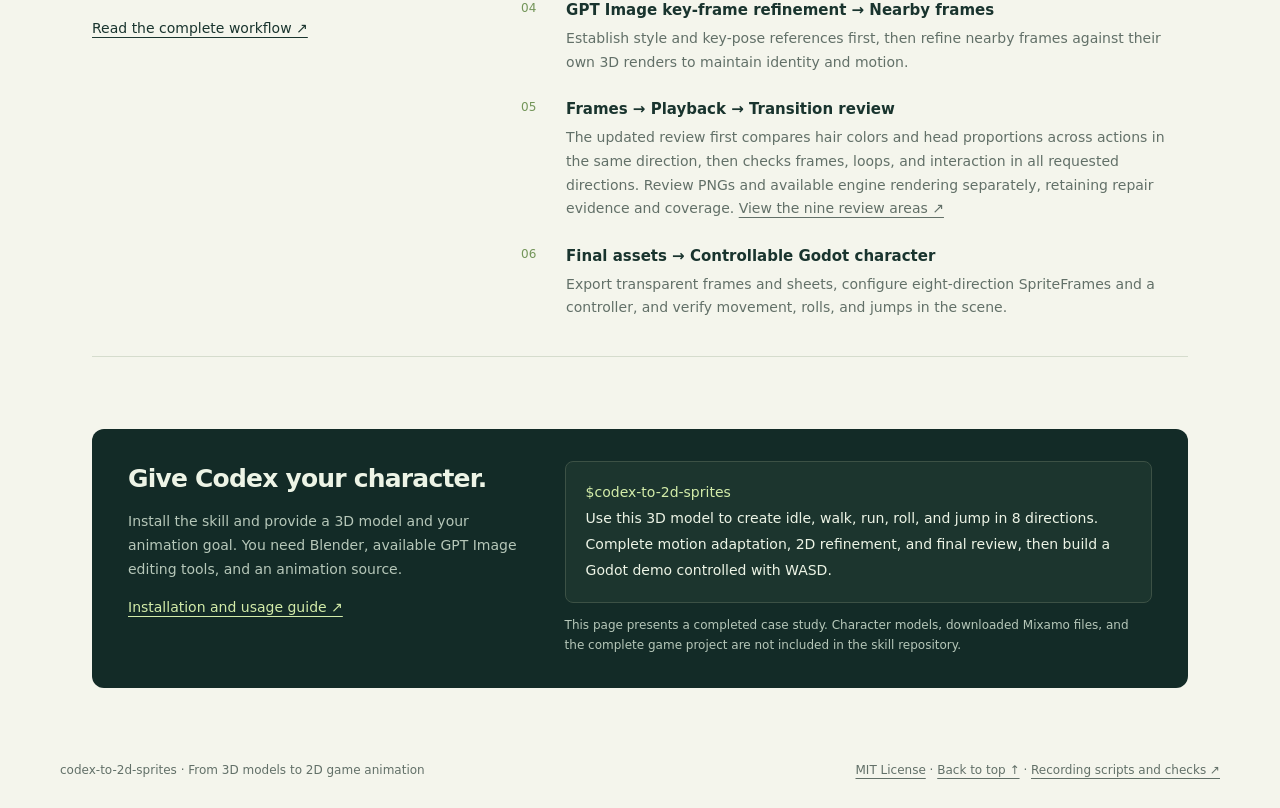
==== commit e7252c23: "Make English the default documentation and showcase language" ====
--- a/docs/en.html
+++ b/docs/en.html
@@ -6,16 +6,18 @@
   <meta name="description" content="From an original GPT character image and a Tripo AI 3D model to eight-direction sprites created with a Codex skill. Watch the real Godot scene recording.">
   <meta name="theme-color" content="#142a27">
   <title>From character image to eight-direction animation · codex-to-2d-sprites</title>
-  <link rel="alternate" hreflang="zh-CN" href="index.html">
-  <link rel="alternate" hreflang="en" href="en.html">
+  <link rel="alternate" hreflang="zh-CN" href="zh-CN.html">
+  <link rel="alternate" hreflang="en" href="index.html">
+  <link rel="alternate" hreflang="x-default" href="index.html">
+  <link rel="canonical" href="https://zhangrlll.github.io/codex-to-2d-sprites/">
   <link rel="stylesheet" href="site.css">
   <script src="site.js" defer></script>
 </head>
 <body>
-<header><nav class="wrap" aria-label="Main navigation"><a class="brand" href="#"><span></span>codex-to-2d-sprites</a><div class="links"><a href="#video">Video</a><a href="#animations">GIFs</a><a class="optional" href="#workflow">Workflow</a><a href="https://github.com/zhangrlll/codex-to-2d-sprites">GitHub ↗</a><div class="language-switch" role="group" aria-label="Language"><a href="index.html" lang="zh-CN" hreflang="zh-CN" data-language>中文</a><span aria-current="page">English</span></div></div></nav></header>
+<header><nav class="wrap" aria-label="Main navigation"><a class="brand" href="#"><span></span>codex-to-2d-sprites</a><div class="links"><a href="#video">Video</a><a href="#animations">GIFs</a><a class="optional" href="#workflow">Workflow</a><a href="https://github.com/zhangrlll/codex-to-2d-sprites">GitHub ↗</a><div class="language-switch" role="group" aria-label="Language"><a href="zh-CN.html" lang="zh-CN" hreflang="zh-CN" data-language>中文</a><span aria-current="page">English</span></div></div></nav></header>
 <main class="wrap">
   <div class="hero">
-    <div><p class="eyebrow">From character image to playable animation</p><h1>One character.<br><span>Eight directions.</span></h1><p class="lead">Create a character image with GPT and a 3D model with Tripo AI. Let this Codex skill handle motion, rendering, image refinement, and review—then bring the character into Godot.</p><div class="actions"><a class="button primary" href="#video">Watch the Godot demo ↓</a><a class="button" href="https://github.com/zhangrlll/codex-to-2d-sprites/blob/main/README.en.md#2-how-to-use-the-skill">Use this skill ↗</a></div><div class="facts"><div><b>8 directions</b>Including diagonals</div><div><b>5 actions</b>40 combinations</div><div><b>1 min 45 sec</b>Real Godot recording</div></div></div>
+    <div><p class="eyebrow">From character image to playable animation</p><h1>One character.<br><span>Eight directions.</span></h1><p class="lead">Create a character image with GPT and a 3D model with Tripo AI. Let this Codex skill handle motion, rendering, image refinement, and review—then bring the character into Godot.</p><div class="actions"><a class="button primary" href="#video">Watch the Godot demo ↓</a><a class="button" href="https://github.com/zhangrlll/codex-to-2d-sprites/blob/main/README.md#2-how-to-use-the-skill">Use this skill ↗</a></div><div class="facts"><div><b>8 directions</b>Including diagonals</div><div><b>5 actions</b>40 combinations</div><div><b>1 min 45 sec</b>Real Godot recording</div></div></div>
     <figure class="original"><a href="media/gpt-character-original.png" title="View the original GPT image"><img src="media/gpt-character-original.png" width="1086" height="1448" alt="Original GPT character image: a boy with black hair, glasses, a gray hoodie, black shorts, and sneakers"></a><figcaption><span>01 / Original GPT image</span><a href="media/gpt-character-original.png" download>Download original ↗</a></figcaption></figure>
   </div>
   <div class="pipeline" aria-label="Complete production pipeline"><div class="step"><small>01 / IMAGE</small><h3>GPT character image</h3><p>Define appearance and proportions</p></div><div class="step"><small>02 / MODEL</small><h3>Tripo AI model</h3><p>Turn the image into a 3D model</p></div><div class="step"><small>03 / ANIMATION</small><h3>Codex skill production</h3><p>Rig · Animate · Render · Refine · Review</p></div><div class="step"><small>04 / PLAY</small><h3>Control it in Godot</h3><p>Eight-direction movement and transitions</p></div></div>
@@ -32,9 +34,9 @@
     <p class="note">Top row: S, SE, E, NE. Bottom row: N, NW, W, SW. GIFs have a background for viewing; production assets use transparent PNGs and sprite sheets.</p>
     <noscript><p>View other animations: <a href="media/walk-8-directions.gif">Walk</a> · <a href="media/run-8-directions.gif">Run</a> · <a href="media/roll-8-directions.gif">Roll</a> · <a href="media/jump-8-directions.gif">Jump</a></p></noscript>
   </section>
-  <section class="workflow" id="workflow" aria-labelledby="workflow-title"><div><p class="eyebrow">How this character was made</p><h2 id="workflow-title">From image to game,<br>with checks at every stage.</h2><p>This is the production process for the character shown here. The GPT image and Tripo AI model are preparation steps; this skill starts with the supplied 3D model and manages production and review.</p><a href="https://github.com/zhangrlll/codex-to-2d-sprites/blob/main/README.en.md#1-the-skill-workflow">Read the complete workflow ↗</a></div><ol><li><strong>GPT image → Tripo AI 3D model</strong><p>Establish the character design, use that image in Tripo AI to generate a model, and prepare the model and textures.</p></li><li><strong>Inspect the rig → Adapt Mixamo motions</strong><p>Inspect skinning and attachments, repair the rig as needed, and choose suitable common actions. Check deformation, foot sliding, and intersections.</p></li><li><strong>Fixed Blender camera → Directional frames</strong><p>Fix the orthographic camera, scale, and shared pivot. Render 4 or 8 actual views while preserving poses and frame timing.</p></li><li><strong>GPT Image key-frame refinement → Nearby frames</strong><p>Establish style and key-pose references first, then refine nearby frames against their own 3D renders to maintain identity and motion.</p></li><li><strong>Frames → Playback → Transition review</strong><p>The updated review first compares hair colors and head proportions across actions in the same direction, then checks frames, loops, and interaction in all requested directions. Review PNGs and available engine rendering separately, retaining repair evidence and coverage. <a href="https://github.com/zhangrlll/codex-to-2d-sprites/blob/main/README.en.md#⑥-verify-revise-and-verify-again">View the nine review areas ↗</a></p></li><li><strong>Final assets → Controllable Godot character</strong><p>Export transparent frames and sheets, configure eight-direction SpriteFrames and a controller, and verify movement, rolls, and jumps in the scene.</p></li></ol></section>
-  <section class="start" id="use"><div><h2>Give Codex your character.</h2><p>Install the skill and provide a 3D model and your animation goal. You need Blender, available GPT Image editing tools, and an animation source.</p><p><a href="https://github.com/zhangrlll/codex-to-2d-sprites/blob/main/README.en.md#2-how-to-use-the-skill">Installation and usage guide ↗</a></p></div><div><div class="prompt"><code>$codex-to-2d-sprites</code><br>Use this 3D model to create idle, walk, run, roll, and jump in 8 directions. Complete motion adaptation, 2D refinement, and final review, then build a Godot demo controlled with WASD.</div><p class="small">This page presents a completed case study. Character models, downloaded Mixamo files, and the complete game project are not included in the skill repository.</p></div></section>
+  <section class="workflow" id="workflow" aria-labelledby="workflow-title"><div><p class="eyebrow">How this character was made</p><h2 id="workflow-title">From image to game,<br>with checks at every stage.</h2><p>This is the production process for the character shown here. The GPT image and Tripo AI model are preparation steps; this skill starts with the supplied 3D model and manages production and review.</p><a href="https://github.com/zhangrlll/codex-to-2d-sprites/blob/main/README.md#1-the-skill-workflow">Read the complete workflow ↗</a></div><ol><li><strong>GPT image → Tripo AI 3D model</strong><p>Establish the character design, use that image in Tripo AI to generate a model, and prepare the model and textures.</p></li><li><strong>Inspect the rig → Adapt Mixamo motions</strong><p>Inspect skinning and attachments, repair the rig as needed, and choose suitable common actions. Check deformation, foot sliding, and intersections.</p></li><li><strong>Fixed Blender camera → Directional frames</strong><p>Fix the orthographic camera, scale, and shared pivot. Render 4 or 8 actual views while preserving poses and frame timing.</p></li><li><strong>GPT Image key-frame refinement → Nearby frames</strong><p>Establish style and key-pose references first, then refine nearby frames against their own 3D renders to maintain identity and motion.</p></li><li><strong>Frames → Playback → Transition review</strong><p>The updated review first compares hair colors and head proportions across actions in the same direction, then checks frames, loops, and interaction in all requested directions. Review PNGs and available engine rendering separately, retaining repair evidence and coverage. <a href="https://github.com/zhangrlll/codex-to-2d-sprites/blob/main/README.md#⑥-verify-revise-and-verify-again">View the nine review areas ↗</a></p></li><li><strong>Final assets → Controllable Godot character</strong><p>Export transparent frames and sheets, configure eight-direction SpriteFrames and a controller, and verify movement, rolls, and jumps in the scene.</p></li></ol></section>
+  <section class="start" id="use"><div><h2>Give Codex your character.</h2><p>Install the skill and provide a 3D model and your animation goal. You need Blender, available GPT Image editing tools, and an animation source.</p><p><a href="https://github.com/zhangrlll/codex-to-2d-sprites/blob/main/README.md#2-how-to-use-the-skill">Installation and usage guide ↗</a></p></div><div><div class="prompt"><code>$codex-to-2d-sprites</code><br>Use this 3D model to create idle, walk, run, roll, and jump in 8 directions. Complete motion adaptation, 2D refinement, and final review, then build a Godot demo controlled with WASD.</div><p class="small">This page presents a completed case study. Character models, downloaded Mixamo files, and the complete game project are not included in the skill repository.</p></div></section>
 </main>
-<footer class="wrap foot"><span>codex-to-2d-sprites · From 3D models to 2D game animation</span><span><a href="https://github.com/zhangrlll/codex-to-2d-sprites/blob/main/LICENSE">MIT License</a> · <a href="#">Back to top ↑</a> · <a href="https://github.com/zhangrlll/codex-to-2d-sprites/blob/main/examples/recording/README.en.md">Recording scripts and checks ↗</a></span></footer>
+<footer class="wrap foot"><span>codex-to-2d-sprites · From 3D models to 2D game animation</span><span><a href="https://github.com/zhangrlll/codex-to-2d-sprites/blob/main/LICENSE">MIT License</a> · <a href="#">Back to top ↑</a> · <a href="https://github.com/zhangrlll/codex-to-2d-sprites/blob/main/examples/recording/README.md">Recording scripts and checks ↗</a></span></footer>
 </body>
 </html>
